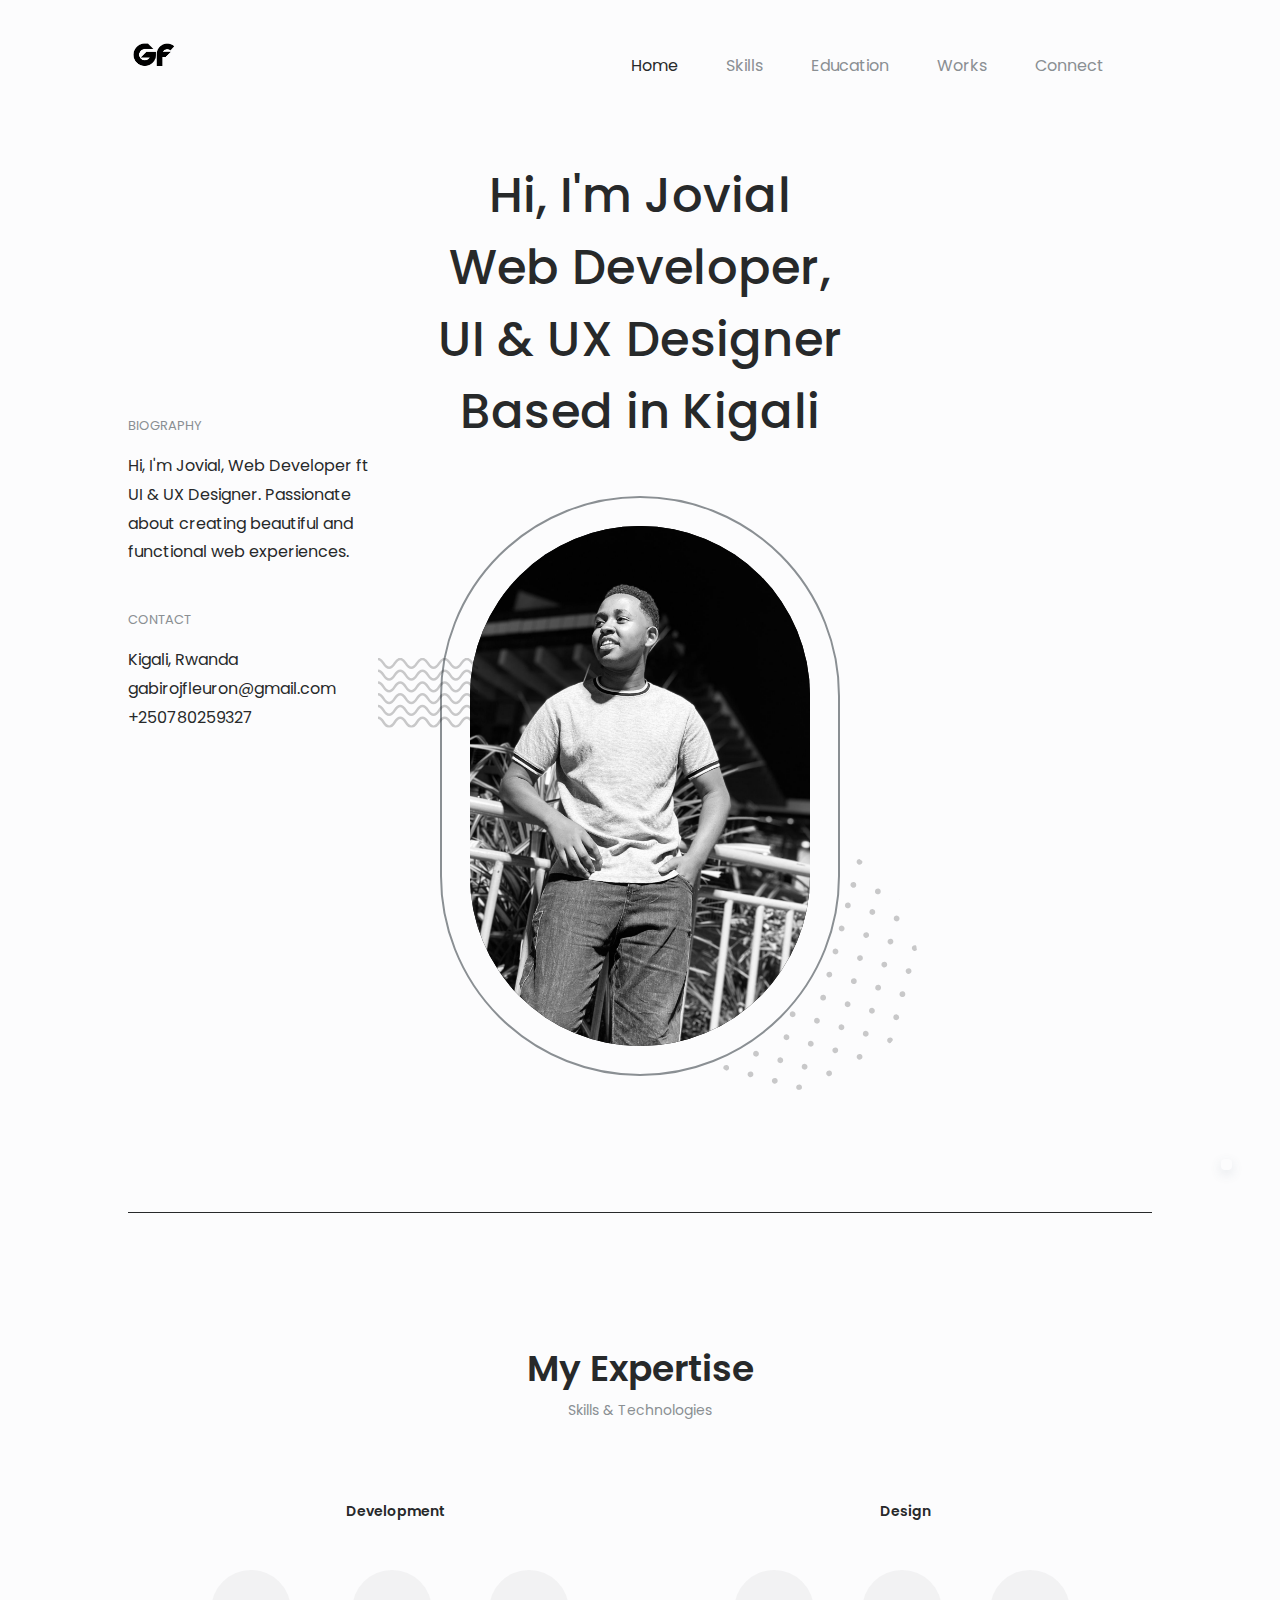
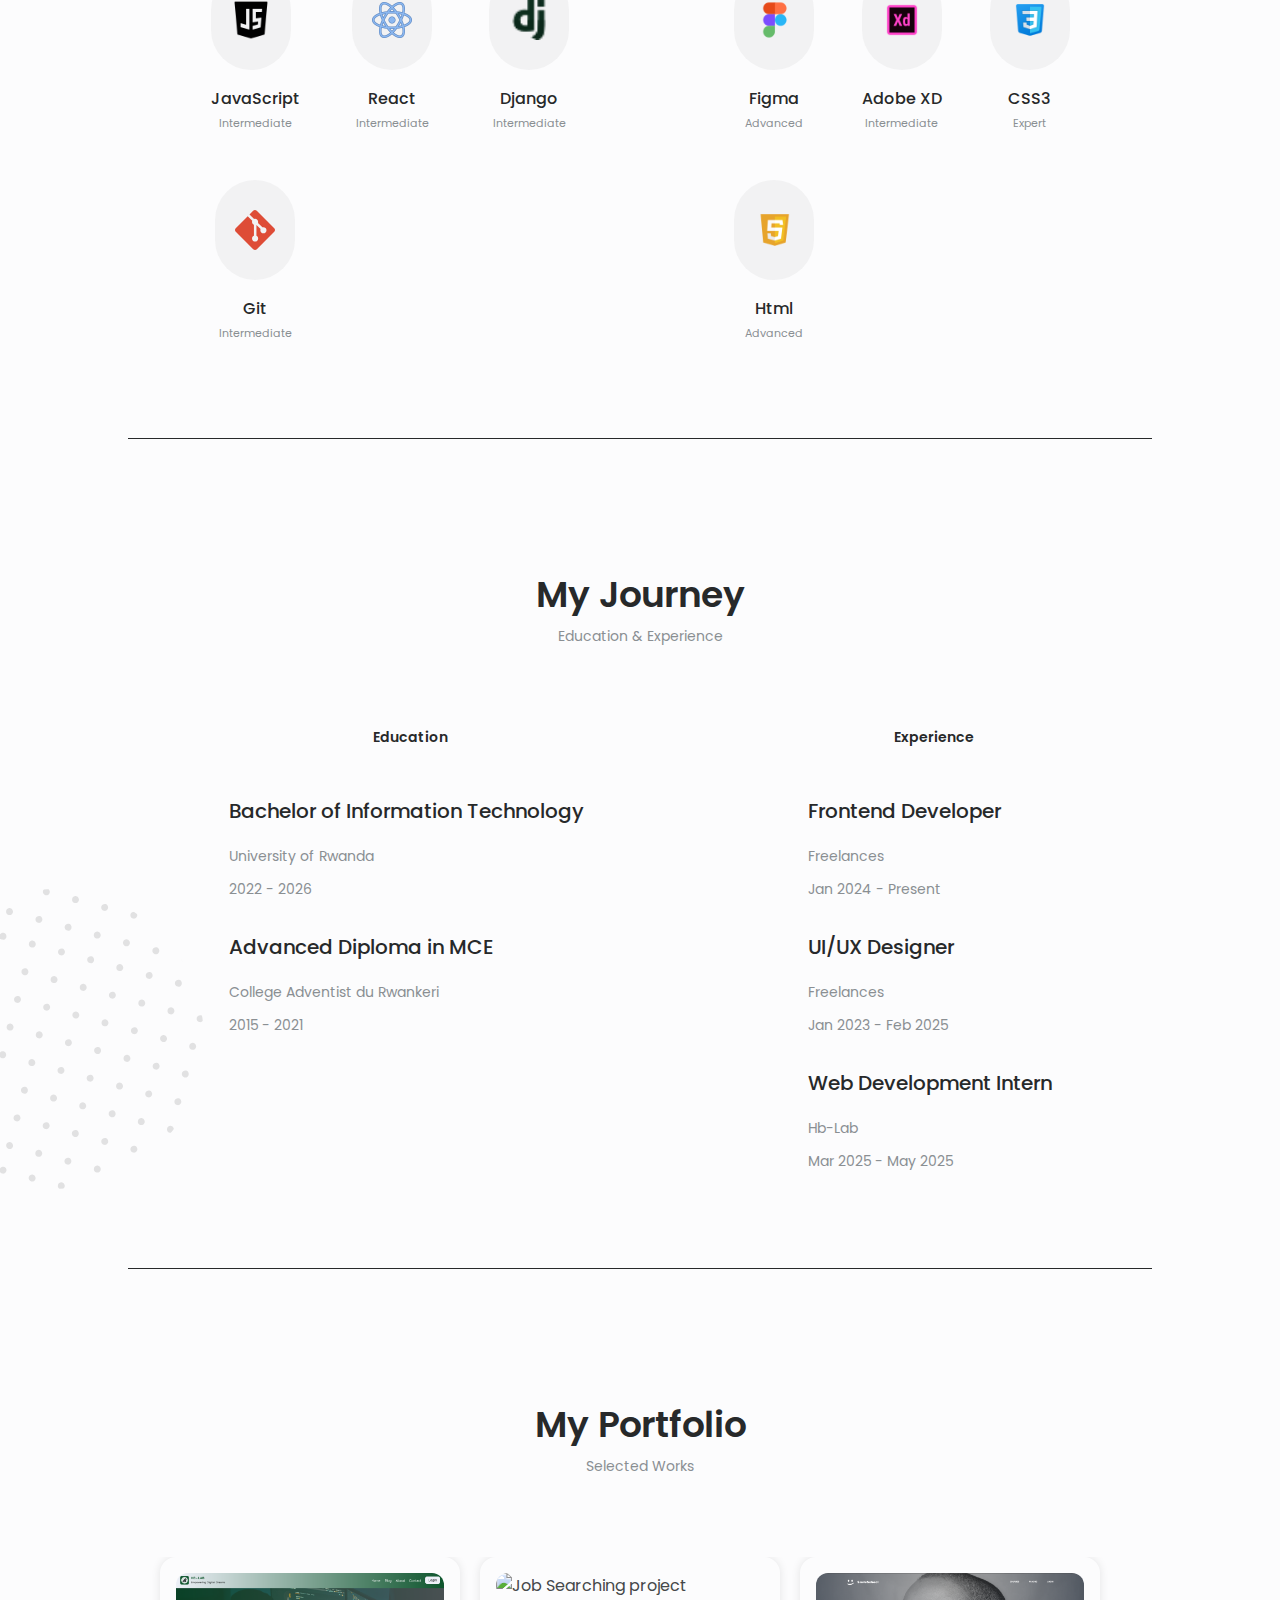
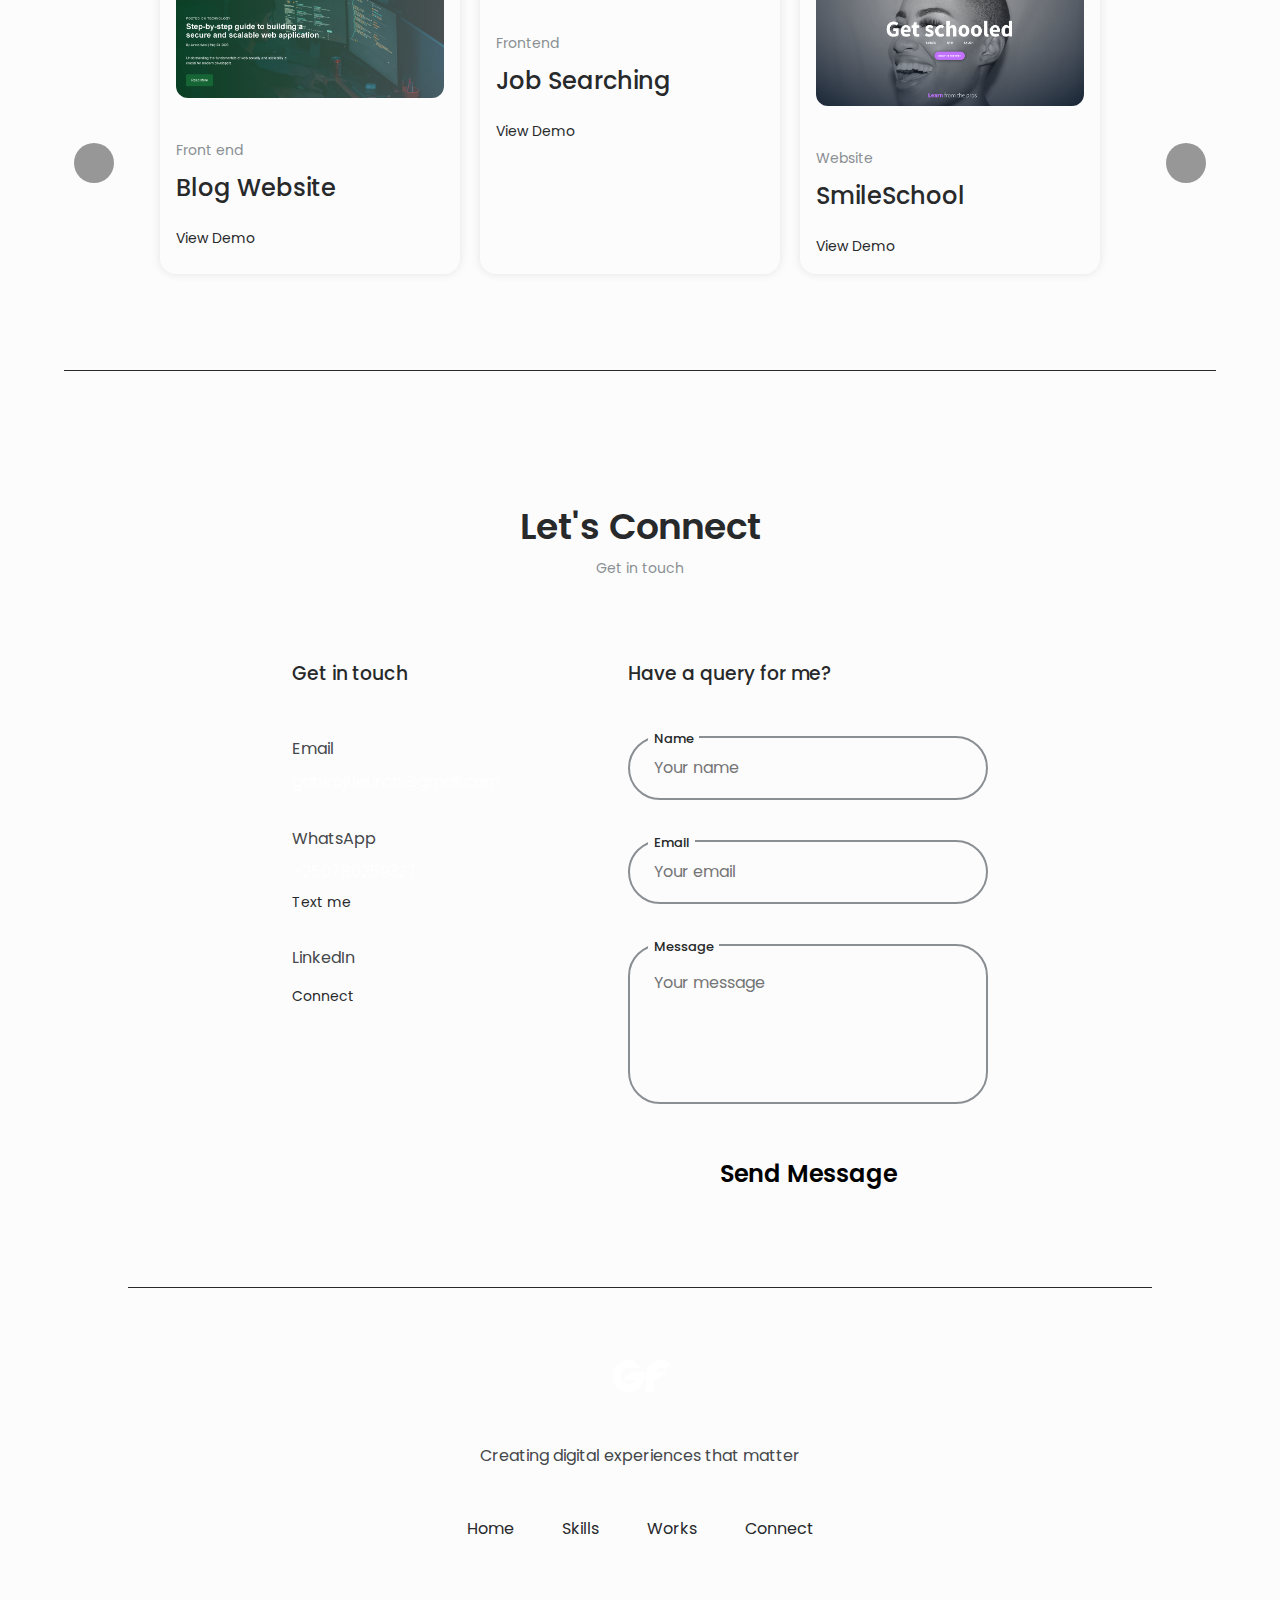
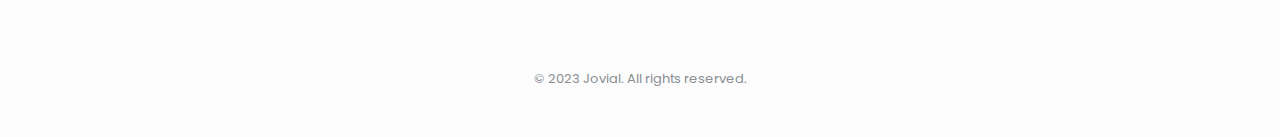
==== index.html @ 80511e8e "Creating Stunning Portfolio" ====
<!DOCTYPE html>
<html lang="en">
  <head>
    <meta charset="UTF-8" />
    <meta name="viewport" content="width=device-width, initial-scale=1.0" />

    <!--=============== FAVICON ===============-->
    <link rel="shortcut icon" href="assets/Logo.png" type="image/x-icon" />

    <!--=============== REMIXICONS ===============-->
    <link
      href="https://cdn.jsdelivr.net/npm/remixicon@2.5.0/fonts/remixicon.css"
      rel="stylesheet"
    />

    <!-- ============= Scroll reveal ============== -->
    <script src="https://unpkg.com/scrollreveal"></script>

    <!--=============== GOOGLE FONTS (Poppins) ===============-->
    <link href="https://fonts.googleapis.com/css2?family=Poppins:wght@300;400;500;600;700&display=swap" rel="stylesheet">


    <!--=============== SWIPER CSS ===============-->
    <link rel="stylesheet" href="assets/css/swiper-bundle.min.css" />

    <!--=============== CSS ===============-->
    <link rel="stylesheet" href="assets/css/styles.css" />

    <!--============= Email Js ============ -->
    <script
      type="text/javascript"
      src="https://cdn.jsdelivr.net/npm/@emailjs/browser@4/dist/email.min.js"
    ></script>
    <script type="text/javascript">
      (function () {
        emailjs.init({
          publicKey: "bWat0ctF1wEZ3gKED",
        });
      })();
    </script>

    <title>Jovial's Portfolio</title>
  </head>
  <body>
    <!--==================== TOP BAR ====================-->
    <header class="topbar" id="topbar">
      <nav class="navbar container">
        <a
          href="/"
          class="navbar__brand"
          style="font-family: 'Stereofunk', roboto"
        >
          <img id="logo" src="/assets/logo-white.png" alt="Jovial" />
        </a>
        <div class="navbar__menu" id="nav-menu">
          <ul class="navbar__items grid">
            <li class="navbar__element">
              <a href="#home" class="navbar__url active-url">
                <i class="ri-home-line"></i> Home
              </a>
            </li>
            <li class="navbar__element">
              <a href="#skills" class="navbar__url">
                <i class="ri-code-line"></i> Skills
              </a>
            </li>
            <li class="navbar__element">
              <a href="#education" class="navbar__url">
                <i class="ri-book-line"></i> Education
              </a>
            </li>
            <li class="navbar__element">
              <a href="#works" class="navbar__url">
                <i class="ri-macbook-line"></i> Works
              </a>
            </li>
            <li class="navbar__element">
              <a href="#connect" class="navbar__url">
                <i class="ri-chat-4-line"></i> Connect
              </a>
            </li>
          </ul>

          <!-- Close button -->
          <div class="navbar__close" id="nav-close">
            <i class="ri-close-line"></i>
          </div>
        </div>

        <div class="navbar__actions">
          <!-- Theme change button -->
          <i class="ri-moon-line toggle-theme" id="theme-toggle"></i>

          <!-- Toggle button -->
          <div class="navbar__toggle" id="nav-toggle">
            <i class="ri-menu-line"></i>
          </div>
        </div>
      </nav>
    </header>

    <!--==================== MAIN CONTENT ====================-->
    <main class="content">
      <!--==================== HERO SECTION ====================-->
      <section class="hero segment" id="home">
        <div class="hero__wrapper container grid segment__divider">
          <div class="hero__content grid">
            <h1 class="hero__heading">
              Hi, I'm Jovial <br />
              Web Developer, <br />
              UI & UX Designer <br />
              Based in Kigali <br />
            </h1>
            <div class="hero__image-container grid">
              <div class="hero__profile">
                <img src="PFF.jpg" alt="profile photo" />
              </div>
              <img
                src="assets/img/shape-wawes.svg"
                alt=""
                class="hero__wave-shape"
              />
              <img
                src="assets/img/shape-circle.svg"
                alt=""
                class="hero__circle-shape"
              />
              <!-- Dotted circle-->
            </div>
            <ul class="hero__social-links">
              <a
                href="https://www.linkedin.com/in/gabiro-jovial-fleuron-454115247"
                target="_blank"
                class="hero__social-item"
              >
                <i class="ri-linkedin-box-line"></i>
              </a>
              <a
                href="https://github.com/gabiro1"
                target="_blank"
                class="hero__social-item"
              >
                <i class="ri-github-line"></i>
              </a>
              <a
                href="https://x.com/Jovial_GABIRO"
                target="_blank"
                class="hero__social-item"
              >
                <i class="ri-twitter-line"></i>
              </a>
            </ul>
          </div>

          <!--==================== HERO DETAILS ====================-->
          <div class="hero__details">
            <div>
              <h3 class="hero__detail-title">BIOGRAPHY</h3>
              <p class="hero__detail-text">
                Hi, I'm Jovial, Web Developer ft UI & UX Designer. Passionate about creating
                beautiful and functional web experiences.
              </p>
            </div>
            <div>
              <h3 class="hero__detail-title">CONTACT</h3>
              <p class="hero__detail-text">
                Kigali, Rwanda <br />
                gabirojfleuron@gmail.com <br />
                +250780259327 <br />
              </p>
            </div>
          </div>
        </div>
      </section>

      <!--==================== SKILLS SECTION ====================-->
      <section class="expertise segment" id="skills">
        <h2 class="segment__heading">My Expertise</h2>
        <span class="segment__subheading"> Skills & Technologies </span>
        <div class="expertise__wrapper container grid segment__divider">
          <!--==================== DEVELOPMENT SKILLS ====================-->
          <div class="expertise__category">
            <h3 class="expertise__category-title">
              <i class="ri-braces-line"></i> Development
            </h3>
            <div class="expertise__items">
              <div class="expertise__item">
                <div class="expertise__icon">
                  <img
                    src="assets/img/icons8-javascript-50.png"
                    alt="JavaScript icon"
                  />
                </div>
                <h3 class="expertise__name">JavaScript</h3>
                <span class="expertise__level"> Intermediate </span>
              </div>
              <div class="expertise__item">
                <div class="expertise__icon">
                  <img src="assets/img/icons8-react-80.png" alt="React icon" />
                </div>
                <h3 class="expertise__name">React</h3>
                <span class="expertise__level"> Intermediate </span>
              </div>
              <div class="expertise__item">
                <div class="expertise__icon">
                  <img
                    src="assets/img/icons8-django-a-high-level-python-web-framework-that-encourages-rapid-development-24.png"
                    alt="Django icon"
                  />
                </div>
                <h3 class="expertise__name">Django</h3>
                <span class="expertise__level"> Intermediate </span>
              </div>

              <div class="expertise__item">
                <div class="expertise__icon">
                  <img src="assets/img/git-icon.svg" alt="Git icon" />
                </div>
                <h3 class="expertise__name">Git</h3>
                <span class="expertise__level"> Intermediate </span>
              </div>
            </div>
          </div>

          <!--==================== DESIGN SKILLS ====================-->
          <div class="expertise__category">
            <h3 class="expertise__category-title">
              <i class="ri-palette-line"></i> Design
            </h3>
            <div class="expertise__items">
              <div class="expertise__item">
                <div class="expertise__icon">
                  <img src="assets/img/icons8-figma-50.png" alt="Figma icon" />
                </div>
                <h3 class="expertise__name">Figma</h3>
                <span class="expertise__level"> Advanced </span>
              </div>
              <div class="expertise__item">
                <div class="expertise__icon">
                  <img
                    src="assets/img/icons8-adobe-xd-50.png"
                    alt="Adobe XD icon"
                  />
                </div>
                <h3 class="expertise__name">Adobe XD</h3>
                <span class="expertise__level"> Intermediate </span>
              </div>
              <div class="expertise__item">
                <div class="expertise__icon">
                  <img src="assets/img/icons8-css-48.png" alt="CSS3 icon" />
                </div>
                <h3 class="expertise__name">CSS3</h3>
                <span class="expertise__level"> Expert </span>
              </div>
              <div class="expertise__item">
                <div class="expertise__icon">
                  <img src="assets/img/icons8-html-50.png" alt="Html icon" />
                </div>
                <h3 class="expertise__name">Html</h3>
                <span class="expertise__level"> Advanced </span>
              </div>
            </div>
          </div>
        </div>
      </section>

      <!--==================== EDUCATION SECTION ====================-->
      <section class="background segment" id="education">
        <h2 class="segment__heading">My Journey</h2>
        <span class="segment__subheading"> Education & Experience </span>
        <div class="background__wrapper container grid segment__divider">
          <!--==================== EDUCATION ====================-->
          <div class="background__category">
            <h3 class="background__category-title">
              <i class="ri-graduation-cap-line"></i> Education
            </h3>
            <div class="background__items">
              <div>
                <h3 class="background__item-title">
                  Bachelor of Information Technology
                </h3>
                <span class="background__item-institution">
                  University of Rwanda
                </span>
                <span class="background__item-duration"> 2022 - 2026 </span>
              </div>
              <div>
                <h3 class="background__item-title">Advanced Diploma in MCE</h3>
                <span class="background__item-institution">
                  College Adventist du Rwankeri
                </span>
                <span class="background__item-duration"> 2015 - 2021 </span>
              </div>
            </div>
          </div>

          <!--==================== EXPERIENCE ====================-->
          <div class="background__category">
            <h3 class="background__category-title">
              <i class="ri-briefcase-line"></i> Experience
            </h3>
            <div class="background__items">
              <div>
                <h3 class="background__item-title">Frontend Developer</h3>
                <span class="background__item-institution"> Freelances </span>
                <span class="background__item-duration">
                  Jan 2024 - Present
                </span>
              </div>
              <div>
                <h3 class="background__item-title">UI/UX Designer</h3>
                <span class="background__item-institution"> Freelances </span>
                <span class="background__item-duration">
                  Jan 2023 - Feb 2025
                </span>
              </div>
              <div>
                <h3 class="background__item-title">Web Development Intern</h3>
                <span class="background__item-institution"> Hb-Lab </span>
                <span class="background__item-duration">
                  Mar 2025 - May 2025
                </span>
              </div>
            </div>
          </div>
        </div>

        <img
          src="assets/img/shape-circle.svg"
          alt="decoration"
          class="background__decoration"
        />
      </section>

      <!--==================== PROJECTS SECTION ====================-->
      <section class="portfolio segment" id="works">
        <h2 class="segment__heading">My Portfolio</h2>
        <span class="segment__subheading"> Selected Works </span>
        <div class="portfolio__container segment__divider">
          <div class="portfolio__gallery swiper">
            <div class="swiper-wrapper">
              <!--==================== PROJECT 1 ====================-->
              <div class="portfolio__item swiper-slide">
                <img
                  src="hblablog.png"
                  alt="Blog Website"
                  class="portfolio__image"
                />
                <div>
                  <span class="portfolio__type"> Front end </span>
                  <h1 class="portfolio__title">Blog Website</h1>
                  <a
                    href="https://github.com/gabiro1/Blog-Application.git"
                    class="portfolio__link"
                  >
                    View Demo <i class="ri-arrow-right-line"></i>
                  </a>
                </div>
              </div>
              <!--==================== PROJECT 2 ====================-->
              <div class="portfolio__item swiper-slide">
                <img
                  src="Plain.png"
                  alt="Job Searching project"
                  class="portfolio__image"
                />
                <div>
                  <span class="portfolio__type"> Frontend </span>
                  <h1 class="portfolio__title">Job Searching</h1>
                  <a href="#" class="portfolio__link">
                    View Demo <i class="ri-arrow-right-line"></i>
                  </a>
                </div>
              </div>
              <!--==================== PROJECT 3 ====================-->
              <div class="portfolio__item swiper-slide">
                <img
                  src="smile.png"
                  alt="Mobile app project"
                  class="portfolio__image"
                />
                <div>
                  <span class="portfolio__type"> Website </span>
                  <h1 class="portfolio__title">SmileSchool</h1>
                  <a href="#" class="portfolio__link">
                    View Demo <i class="ri-arrow-right-line"></i>
                  </a>
                </div>
              </div>
              
            </div>
            <!-- Swiper arrows -->
            <div class="swiper-button-prev">
              <i
                class="ri-arrow-right-s-line"
                style="font-size: 45px; transform: rotate(180deg)"
              ></i>
            </div>
            <div class="swiper-button-next">
              <i
                class="ri-arrow-left-s-line"
                style="font-size: 45px; transform: rotate(180deg)"
              ></i>
            </div>
            <!-- Swiper pagination -->
            <div class="swiper-pagination"></div>
          </div>
        </div>
      </section>

      <!--==================== CONTACT SECTION ====================-->
      <section class="connect segment" id="connect">
        <h2 class="segment__heading">Let's Connect</h2>
        <span class="segment__subheading"> Get in touch </span>
        <div class="connect__wrapper container grid segment__divider">
          <div class="connect__info">
            <h3 class="connect__info-title">
              <i class="ri-chat-3-line"></i>
              Get in touch
            </h3>
            <div class="connect__details">
              <div class="connect__detail">
                <span class="connect__detail-label"> Email </span>
                <a href="mailto:jogabiro181@gmail.com" style="color: white">
                  <span class="connect__detail-value">
                    gabirojfleuron@gmail.com
                  </span></a
                >
              </div>
              <div class="connect__detail">
                <span class="connect__detail-label"> WhatsApp </span>
                <span class="connect__detail-value" style="color: white">
                  +250780259327
                </span>
                <a
                  href="https://wa.me/250780259327"
                  target="_blank"
                  class="connect__action"
                >
                  Text me <i class="ri-arrow-right-line"></i>
                </a>
              </div>
              <div class="connect__detail">
                <span class="connect__detail-label"> LinkedIn </span>
                <span class="connect__detail-value"> </span>
                <a
                  href="https://www.linkedin.com/in/gabiro-jovial-fleuron-454115247"
                  target="_blank"
                  class="connect__action"
                >
                  Connect <i class="ri-arrow-right-line"></i>
                </a>
              </div>
            </div>
          </div>
          <div class="connect__form-container">
            <h3 class="connect__form-title">
              <i class="ri-send-plane-line"></i> Have a query for me?
            </h3>
            <form
              action=""
              class="connect__form"
              id="contact-form"
              onsubmit="event.preventDefault(); sendMails();"
            >
              <div class="connect__form-group">
                <label class="connect__form-label"> Name </label>
                <input
                  type="text"
                  name="user_name"
                  required
                  placeholder="Your name"
                  class="connect__form-input"
                  id="name"
                />
              </div>
              <div class="connect__form-group">
                <label class="connect__form-label"> Email </label>
                <input
                  type="email"
                  name="user_email"
                  required
                  placeholder="Your email"
                  class="connect__form-input"
                  id="email"
                />
              </div>
              <div class="connect__form-group connect__form-message">
                <label class="connect__form-label"> Message </label>
                <textarea
                  name="user_message"
                  placeholder="Your message"
                  id="message"
                  class="connect__form-input"
                ></textarea>
              </div>
              <p class="connect__form-feedback" id="contact-message"></p>
              <button type="submit" class="connect__form-submit">
                Send Message <i class="ri-send-plane-fill"></i>
              </button>
            </form>
          </div>
        </div>
      </section>
    </main>

    <!--==================== FOOTER ====================-->
    <footer class="page-footer">
      <div class="page-footer__container container">
        <h1 class="page-footer__title">
          <a href="/">
            <img id="logo" src="/assets/logo-white.png" alt="Jovial" />
          </a>
        </h1>
        <p class="page-footer__tagline">
          Creating digital experiences that matter
        </p>
        <ul class="page-footer__links">
          <li>
            <a href="#home" class="page-footer__link">Home</a>
          </li>
          <li>
            <a href="#skills" class="page-footer__link">Skills</a>
          </li>
          <li>
            <a href="#works" class="page-footer__link">Works</a>
          </li>
          <li>
            <a href="#connect" class="page-footer__link">Connect</a>
          </li>
        </ul>
        <ul class="page-footer__social">
          <a
            href="https://dribbble.com/jovial_fleuron"
            target="_blank"
            class="page-footer__social-item"
          >
            <i class="ri-dribbble-line"></i>
          </a>
          <a
            href="https://www.behance.net/jovialgabiro"
            target="_blank"
            class="page-footer__social-item"
          >
            <i class="ri-behance-line"></i>
          </a>
          <a
            href="https://www.instagram.com/jovial_fleuron/"
            target="_blank"
            class="page-footer__social-item"
          >
            <i class="ri-instagram-line"></i>
          </a>
          <a
            href="https://github.com/gabiro1"
            target="_blank"
            class="page-footer__social-item"
          >
            <i class="ri-github-line"></i>
          </a>
        </ul>
        <span class="page-footer__copyright">
          &copy; 2023 Jovial. All rights reserved.
        </span>
      </div>
    </footer>

    <!--========== SCROLL TO TOP ==========-->
    <a href="#" class="scroll-top" id="scroll-top">
      <i class="ri-arrow-up-line"></i>
    </a>

    <script src="https://cdn.jsdelivr.net/npm/swiper@11/swiper-bundle.min.js"></script>

    <!--=============== MAIN JS ===============-->
    <script src="assets/js/main.js"></script>
    <script>
      function sendMails() {
        let name = document.getElementById("name").value;
        let email = document.getElementById("email").value;
        let message = document.getElementById("message").value;
      
        // Basic validation
        if (!name || !email || !message) {
          document.getElementById("contact-message").textContent = "Please fill out all fields.";
          return;
        }
      
        let parms = {
          name: name,
          email: email,
          message: message,
        };
      
        emailjs.send("service_nnq7n0f", "template_jpsdga8", parms).then(
          function (response) {
            console.log("SUCCESS!", response.status, response.text);
            document.getElementById("contact-message").textContent = "Email sent successfully!";
            document.getElementById("contact-message").style.color = "green";
            
            // Reset the form inputs after email is sent
            document.getElementById("contact-form").reset(); 
          },
          function (error) {
            console.log("FAILED...", error);
            document.getElementById("contact-message").textContent = "Failed to send email. Please try again.";
            document.getElementById("contact-message").style.color = "red";
          }
        );
      }
      
    </script>
    
  </body>
</html>
---- assets/css/styles.css ----
/*=============== GOOGLE FONTS ===============*/
@import url("https://fonts.googleapis.com/css2?family=Lora:wght@400;500;600&family=Roboto:wght@400;500&display=swap");
@import url('node_modules/@fontsource/sen/index.css');
@import url('https://fonts.googleapis.com/css2?family=Poppins:wght@300;400;500;600;700&display=swap');

/*=============== VARIABLES CSS ===============*/
:root {
  --header-height: 3.5rem;

  /*========== Colors ==========*/
  /*Color mode HSL(hue, saturation, lightness)*/
  --first-color: hsl(207, 65%, 65%);
  --title-color: hsl(207, 4%, 16%);
  --text-color: hsl(207, 4%, 28%);
  --text-color-light: hsl(207, 4%, 56%);
  --body-color: hsl(207, 4%, 99%);
  --container-color: hsl(207, 4%, 95%);
  --ic:black;

  /* Change the first number */
  /* Blue: 207 - Purple: 250 - Pink: 356 - Teal: 174 */
  --gradient-color: linear-gradient(180deg,
                      hsla(207, 48%, 72%, 0),
                      hsla(207, 65%, 65%, 1));

  /*========== Font and typography ==========*/
  /*.5rem = 8px | 1rem = 16px ...*/
  --body-font: 'Poppins','Lora';
  --title-font: 'Poppins', sans-serif;
  --biggest-font-size: 1.5rem;
  --h1-font-size: 1.5rem;
  --h2-font-size: 1.25rem;
  --h3-font-size: 1rem;
  --normal-font-size: .938rem;
  --small-font-size: .813rem;
  --smaller-font-size: .75rem;
  --tiny-font-size: .625rem;

  /*========== Font weight ==========*/
  --font-medium: 500;
  --font-semi-bold: 600;

  /*========== z index ==========*/
  --z-normal: 1;
  --z-tooltip: 10;
  --z-fixed: 100;
}

/* Responsive typography */
@media screen and (min-width: 1024px) {
  :root {
    --biggest-font-size: 3.0rem;
    --h1-font-size: 2.25rem;
    --h2-font-size: 1.5rem;
    --h3-font-size: 1.25rem;
    --normal-font-size: 1rem;
    --small-font-size: .875rem;
    --smaller-font-size: .813rem;
    --tiny-font-size: .688rem;
  }
}


/*=============== BASE ===============*/
* {
  box-sizing: border-box;
  padding: 0;
  margin: 0;
  font-family: 'Poppins', sans-serif;
}

html {
  scroll-behavior: smooth;
}

body {
  font-family: var(--body-font);
  font-size: var(--normal-font-size);
  background-color: var(--body-color);
  color: var(--text-color);
  transition: background .4s; /*for dark mode animation*/
}

h1, h2, h3 {
  color: var(--title-color);
  font-family: var(--title-font);
  font-weight: var(--font-medium);
}

ul {
  list-style: none;
}

a {
  text-decoration: none;
}

img {
  max-width: 100%;
  height: auto;
}

/*=============== THEME ===============*/
.navbar__actions{
  display: flex;
  align-items: center;
  column-gap: 1.5rem;
}

.toggle-theme{
  font-size: 1.25rem;
  color: var(--title-color);
  cursor: pointer;
  transition: color .3s;
}

/*========== Variables Dark theme ==========*/
body.dark-theme{
  --title-color: hsl(207, 4%, 95%);
  --text-color: hsl(207, 4%, 65%);
  --body-color: hsl(207, 4%, 10%);
  --container-color: hsl(207, 4%, 12%);
  --ic:#fff;
}

/*========== 
    Color changes in some parts of 
    the website, in light theme
==========*/
.dark-theme .navbar,
.dark-theme .navbar__menu,
.dark-theme .scroll-top{
  background-color: var(--container-color);
  box-shadow: 0 4px 20px hsla(207, 24%, 8%, .4);
}

.dark-theme .hero__wave-shape,
.dark-theme .hero__circle-shape,
.dark-theme .background__decoration{
  filter: invert(1);
}

.dark-theme .segment__divider{
  border-bottom: 1px solid hsl(207, 4%, 32%);
}

.dark-theme::-webkit-scrollbar{
  background-color: hsl(207, 4%, 15%);
}

.dark-theme::-webkit-scrollbar-thumb{
  background-color: hsl(207, 4%, 25%);
}

.dark-theme::-webkit-scrollbar-thumb:hover{
  background-color: hsl(207, 4%, 35%);
}

/*=============== REUSABLE CSS CLASSES ===============*/
.container {
  max-width: 1024px;
  margin-inline: 1.5rem;
}

.grid {
  display: grid;
  gap: 1.5rem;
}

.segment {
  padding-block: 2.5rem;
}

.segment__divider {
  border-bottom: 1px solid var(--title-color);
  padding-bottom: 3.5rem;
}

.segment__heading, 
.segment__subheading {
  text-align: center;
}

.segment__heading {
  font-size: var(--h1-font-size);
  font-weight: var(--font-semi-bold);
  margin-bottom: .25rem;
}

.segment__subheading {
  display: block;
  font-size: var(--small-font-size);
  color: var(--text-color-light);
  margin-bottom: 3rem;
}

.content {
  overflow: hidden; /* For animation */
}

/*=============== TOP BAR & NAVIGATION ===============*/
.topbar{
  width: 100%;
  position: fixed;
  bottom: 2rem;
  left: 0;
  z-index: var(--z-fixed);
}

.navbar{
  height: calc(var(--header-height) + .5rem);
  display: flex;
  justify-content: space-between;
  align-items: center;
  background-color: var(--body-color);
  box-shadow: 0 4px 20px hsla(207, 24%, 35%, .1);
  padding-inline: 1.5rem;
  border-radius: 3rem;
  transition: background .4s;
}


.navbar__toggle,
.navbar__close{
  color: var(--title-color)
}
.navbar__brand{
  height: 50px;
  width: 50px;
}

.navbar__toggle{
  display: flex;
  font-size: 1.25rem;
  cursor: pointer;
}

@media screen and (max-width: 1023px){
  .navbar__menu{
    position: fixed;
    width: 88%;
    left: 0;
    right: 0;
    bottom: -60%;
    margin: 0 auto;
    background-color: var(--body-color);
    box-shadow: 0 4px 20px hsla(207, 24%, 35%, .1);
    padding: 2rem 1.5rem 5rem;
    border-radius: 2rem;
    transition: bottom .3s;
  }
  .navbar__brand{
    height: 30px;
    width: 30px;
  }
}

.navbar__items{
  grid-template-columns: repeat(3, max-content);
  justify-content: center;
  gap: 2rem 3rem;
}

.navbar__url{
  display: flex;
  flex-direction: column;
  align-items: center;
  row-gap: .25rem;
  font-size: var(--smaller-font-size);
  color: var(--text-color-light);
  transition: color .3s;
}

.navbar__url:hover{
  color: var(--title-color);
}

.navbar__url i{
  font-size: 1.25rem;
}

.navbar__close{
  position: absolute;
  right: 1.5rem;
  bottom: .7rem;
  font-size: 1.5rem;
  cursor: pointer;
}

/* Show menu */
.show-menu{
  bottom: 2rem;
}

/* Active link */
.active-url{
  color: var(--title-color);
}

/*=============== HERO SECTION ===============*/
.hero__wrapper{
  row-gap: 4rem;
  padding-top: 2rem;
}

.hero__content{
  row-gap: 1.5rem;
}

.hero__heading{
  text-align: center;
  font-size: var(--biggest-font-size);
  letter-spacing: .3px;
  margin-bottom: .5rem;
}

.hero__image-container{
  position: relative;
  width: 200px;
  height: 290px;
  background-color: var(--body-color);
  border: 2px solid var(--text-color-light);
  justify-self: center;
  border-radius: 6.25rem;
  place-items: center;
  transition: background .4s;
}

.hero__profile {
  width: 170px;
  height: 260px;
  background: black;
  border-radius: 5.5rem;
  border: 0; /* Make sure no border is applied */
  overflow: hidden;
  display: flex;
  justify-content: center;
  align-items: center;
  position: relative;
}


.hero__profile img {
  position: absolute;
  top: 3%;
  left: 0;
  width: 100%;
  height: 100%;
  object-fit: cover;
  object-position: center;
  transform: scale(1.3); /* This can help scale the image to cover the container */
}
.hero__profile,
.hero__profile img {
  box-sizing: border-box; 
  margin: 0;
  padding: 0;
}



.hero__wave-shape,
.hero__circle-shape{
  position: absolute;
  opacity: .2;
}

.hero__wave-shape{
  width: 50px;
  left: -1.5rem;
  top: 5rem;
}

.hero__circle-shape{
  width: 150px;
  bottom: -2rem;
  right: -3rem;
  transform: rotate(15deg);
  z-index: -1;
}

.hero__social-links{
  justify-self: center;
  display: flex;
  column-gap: 1.25rem;
}

.hero__social-item{
  font-size: 1.25rem;
  color: var(--text-color-light);
  transition: color .3s;
}

.hero__social-item:hover{
  color: var(--title-color);
}

.hero__details{
  display: grid;
  width: 100%;
  row-gap: 2rem;
  justify-content: space-between; 
}

.hero__detail-title{
  font-family: var(--body-font);
  font-size: var(--smaller-font-size);
  font-weight: 400;
  color: var(--text-color-light);
  margin-bottom: 1rem;
}

.hero__detail-text,
.hero__stat-number{
  font-family: var(--title-font);
  color: var(--title-color);
}

.hero__detail-text{
  padding-right: 4rem;
  line-height: 1.8rem;
}



/*=============== EXPERTISE SECTION ===============*/
.expertise__wrapper{
  row-gap: 3.5rem;
}

.expertise__category-title{
  display: flex;
  justify-content: center;
  align-items: center;
  column-gap: .5rem;
  font-size: var(--small-font-size);
  font-weight: var(--font-semi-bold);
  margin-bottom: 2.5rem;
}

.expertise__category-title i{
  font-size: 1rem;
  font-weight: initial;
}

.expertise__items,
.expertise__item,
.expertise__icon{
  display: grid;
}

.expertise__items{
  grid-template-columns: repeat(3, 1fr);
  gap: 2.5rem 2rem;
}

.expertise__item{
  justify-content: center;
  text-align: center;
}

.expertise__icon{
  width: 80px;
  height: 100px;
  background-color: var(--container-color);
  border-radius: 3rem;
  place-items: center;
  margin-bottom: 1rem;
  transition: background .4s;
}

.expertise__icon img{
  width: 40px;
}

.expertise__name{
  font-size: var(--small-font-size);
  margin-bottom: .25rem;
}

.expertise__level{
  font-size: var(--tiny-font-size);
  color: var(--text-color-light);
}

/* Animation skills */
.expertise__icon:hover img{
  animation: bounce-skills .6s;
}

@keyframes bounce-skills{
  0%{
    transform: translate(0);
  }
  20%{
    transform: translateY(-6px);
  }
  40%{
    transform: translate(0);
  }
  60%{
    transform: translateY(-3px);
  }
  80%{
    transform: translate(0);
  }
}

/*=============== BACKGROUND SECTION ===============*/
.background{
  position: relative;
}

.background__wrapper{
  row-gap: 3.5rem;
}

.background__category-title{
  display: flex;
  justify-content: center;
  align-items: center;
  column-gap: .5rem;
  font-size: var(--small-font-size);
  font-weight: var(--font-semi-bold);
  margin-bottom: 2rem;
}

.background__category-title i{
  font-size: 1rem;
  font-weight: initial;
}

.background__items{
  display: grid;
  row-gap: 2rem;
}

.background__item-title{
  font-size: var(--normal-font-size);
  margin-bottom: 1.25rem;
}

.background__item-institution,
.background__item-duration{
  display: block;
  font-size: var(--small-font-size);
  color: var(--text-color-light);
}

.background__item-institution{
  margin-bottom: .75rem;
}

.background__decoration{
  width: 150px;
  position: absolute;
  right: -3rem;
  bottom: 12rem;
  transform: rotate(15deg);
  opacity: .1;
}

/*=============== MILESTONES SECTION ===============*/
.milestones__wrapper{
  row-gap: 2.5rem;
  justify-content: center;
}

.milestones__card{
  position: relative;
  width: 228px;
  height: 322px;
  background-color: var(--container-color);
  text-align: center;
  padding: 3.5rem 1rem;
  border-radius: 7.25rem;
  transition: background .4s;
}

.milestones__card i{
  display: block;
  font-size: 2rem;
  color: var(--title-color);
  margin-bottom: .75rem;
  transition: transform .8s;
}

.milestones__title{
  font-size: var(--h2-font-size);
  font-weight: var(--font-semi-bold);
  margin-bottom: 1.5rem;
}

.milestones__border{
  width: 248px;
  height: 342px;
  border: 1.8px solid var(--text-color-light);
  border-radius: 7.75rem;
  position: absolute;
  inset: 0;
  left: -10px;
  margin: auto;
  z-index: -1;
  transition: opacity .6s;
  opacity: 0;
}

.milestones__card:hover i{
  transform: rotate(360deg);
}

.milestones__card:hover .milestones__border{
  opacity: 1;
}

/*=============== PORTFOLIO SECTION ===============*/
.portfolio__wrapper{
  overflow: initial;
}

.portfolio__gallery{
  display: grid;
  justify-content: center;
}

.portfolio__image{
  width: 250px;
  border-radius: .75rem;
  margin-bottom: 1.25rem;
}

.portfolio__type{
  font-size: var(--small-font-size);
  color: var(--text-color-light);
}

.portfolio__title{
  font-size: var(--h2-font-size);
  margin-bottom: 1.25rem;
  margin: .5rem 0 1.25rem;
}

.portfolio__link{
  display: inline-flex;
  align-items: center;
  column-gap: .5rem;
  color: var(--title-color);
  font-size: var(--small-font-size);
}

.portfolio__link i{
  font-size: 1rem;
  transition: transform .3s;
}

.portfolio__link:hover i{
  transform: translateX(.25rem);
}

/* Swiper class */
.portfolio__wrapper .swiper-button-next::after,
.portfolio__wrapper .swiper-button-prev::after{
  content: '';
}

.portfolio__wrapper .swiper-button-next,
.portfolio__wrapper .swiper-button-prev{
  width: initial;
  height: initial;
  margin: initial;
  font-size: 2.5rem;
  color: var(--title-color);
}

.portfolio__wrapper .swiper-button-next{
  right: -1rem;
  top: 4.5rem;
}

.portfolio__wrapper .swiper-button-prev{
  left: -1rem;
  top: 4.5rem;
}

.portfolio__wrapper .swiper-slide{
  margin-bottom: 4.5rem;
}

.portfolio__wrapper .swiper-pagination-bullets{
  bottom: 0;
}

.portfolio__wrapper .swiper-pagination-bullet{
  background-color: var(--text-color-light);
  opacity: initial;
}

.portfolio__wrapper .swiper-pagination-bullet-active{
  background-color: var(--title-color);
}

/*=============== CONNECT SECTION ===============*/
.connect__wrapper{
  row-gap: 3.5rem;
}

/* ====== How Color of text changes in dark mode ======= */
body.dark-theme .connect__form-submit {
  color: #fff; /* Light text color */
}

.connect__title{
  display: flex;
  justify-content: center;
  align-items: center;
  column-gap: .5rem;
  font-size: var(--small-font-size);
  font-weight: var(--font-semi-bold);
  margin-bottom: 2.5rem;
}

.connect__title i{
  font-size: 1rem;
  font-weight: initial;
}

.connect__info {
  display: flex;
  flex-direction: column;
  gap: 1rem; 
}


.connect__form{
  margin-top: 3rem;
  display: grid;
  gap: 5rem;
}


.connect__details {
  display: flex;
  flex-direction: column;
  gap: 2rem; 
}

.connect__detail {
  display: flex;
  flex-direction: column;
  align-items: flex-start;
  gap: 0.5rem;
}


.connect__action{
  width: max-content;
  display: inline-flex;
  align-items: center;
  column-gap: .5rem;
  color: var(--title-color);
  font-size: var(--small-font-size);
}

.connect__action i{
  font-size: 1rem;
  transition: transform .3s;
}

.connect__action:hover i{
  transform: translateX(.25rem);
}

.connect__form{
  position: relative;
  row-gap: 2rem;
}

.connect__form-group{
  position: relative;
  height: 4rem;
}

.connect__form-input{
  position: absolute;
  top: 0;
  left: 0;
  width: 100%;
  height: 100%;
  border: 2px solid var(--text-color-light);
  border-radius: 2rem;
  padding: 1.5rem;
  font-size: var(--normal-font-size);
  font-family: var(--title-font);
  color: var(--title-color);
  background: none;
  z-index: 1;
}

.connect__form-label{
  position: absolute;
  top: -.75rem;
  left: 1.25rem;
  z-index: 10;
  background-color: var(--body-color);
  color: var(--title-color);
  font-size: var(--smaller-font-size);
  font-weight: var(--font-medium);
  padding: .35rem;
  transition: background .4s;
}

.connect__form-message{
  height: 10rem;
}

.connect__form-message textarea{
  resize: none;
}

.connect__form .connect__form-submit{
  border: none;
  background: none;
  font-size: var(--h2-font-size);
  font-family: var(--title-font);
  font-weight: var(--font-semi-bold);
  cursor: pointer;
  outline: none;
  margin-top: .75rem;
}

.connect__form .connect__form-submit i{
  font-size: 1.5rem;
  font-weight: initial;
}

.connect__form-feedback{
  font-size: var(--small-font-size);
  position: absolute;
  bottom: 2.8rem;
  left: 1.5rem;
}

/* Status color */
.color-red{
  color: hsl(4, 71%, 50%);
}

.color-blue{
  color: hsl(207, 56%, 45%);
}

/*=============== FOOTER ===============*/
.page-footer__container{
  padding: 3rem 0 7rem;
  text-align: center;
}

.page-footer__title{
  font-size: var(--h1-font-size);
  font-weight: var(--font-semi-bold);
  margin-bottom: 1rem;
}

.page-footer__links,
.page-footer__social{
  display: flex;
  justify-content: center;
}

.page-footer__links{
  margin: 2.5rem 0;
  column-gap: 2.5rem;
}

.page-footer__link{
  color: var(--title-color);
}

.page-footer__link:hover{
  text-decoration: underline;
}

.page-footer__social{
  column-gap: 1.25rem;
}

.page-footer__social-item{
  font-size: 1.25rem;
  color: var(--title-color);
  transition: transform .3s;
}

.page-footer__social-item:hover{
  transform: translateY(-.15rem);
}

.page-footer__copyright{
  display: block;
  margin-top: 4.5rem;
  font-size: var(--smaller-font-size);
  color: var(--text-color-light);
}

/*=============== SCROLL BAR ===============*/
::-webkit-scrollbar{
  width: 0.6rem;
  border-radius: .5rem;
  background-color: hsl(207, 4%, 75%);
}

::-webkit-scrollbar-thumb{
  background-color: hsl(207, 4%, 65%);
  border-radius: .5rem;
}

::-webkit-scrollbar-thumb:hover{
  background-color: hsl(207, 4%, 55%);
}

/*=============== SCROLL UP ===============*/
.scroll-top {
  position: fixed;
  right: 1rem;
  bottom: -30%;
  background-color: var(--body-color);
  box-shadow: 0 4px 12px hsla(207, 24%, 35%, .15);
  display: inline-flex;
  padding: 0.35rem;
  border-radius: .25rem;
  font-size: 1.1rem;
  color: var(--title-color);
  z-index: var(--z-tooltip);
  transition: bottom .3s, transform .3s;
}


.scroll-top:hover{
  transform: translateY(-.25rem);
}

/* Show Scroll Up*/
.show-scroll{
  bottom: 7.5rem;
}

/*=============== BREAKPOINTS ===============*/
/* For small devices */
@media screen and (max-width: 340px){

  .container{
    margin-inline: 1rem;
  }

  .navbar__menu{
    padding-bottom: 4rem;
  }

  .navbar__items{
    gap: 1rem 1.25rem;
  }

  .expertise__items{
    grid-template-columns: repeat(2, 1fr);
  }

  .portfolio__image{
    width: 200px;
    justify-self: center;
  }

}

/* For medium devices */
@media screen and (min-width: 576px){

  .navbar,
  .navbar__menu{
    width: 380px;
  }

  .navbar{
    margin: 0 auto;
  }

  .expertise__wrapper{
    justify-content: center;
  }

  .portfolio__wrapper{
    width: 400px;
    overflow: hidden;
  }

  .portfolio__wrapper .swiper-button-prev{
    left: 1rem;
  }

  .portfolio__wrapper .swiper-button-next{
    right: 1rem;
  }

}

@media screen and (min-width: 767px) {

  .hero__wrapper{
    grid-template-columns: 1fr 2fr 1fr;
  }

  .hero__content{
    order: 2;
  }

  .hero__details:nth-child(3){
    order: 3;
    text-align: right;
  }

  .hero__details{
    margin-top: 10rem;
  }

  .hero__detail-text{
    padding-right: 0;
  }

  .expertise__wrapper,
  .background__wrapper,
  .milestones__wrapper,
  .connect__wrapper{
    grid-template-columns: repeat(2, max-content);
  }

  .expertise__wrapper,
  .milestones__wrapper{
    column-gap: 5rem;
  }

  .background__wrapper{
    justify-content: center;
    column-gap: 10rem;
  }

  .portfolio__wrapper{
    width: 500px;
  }

  .connect__form{
    width: 360px;
  }

  .connect__wrapper{
    justify-content: center;
    column-gap: 8rem;
  }
  
}

/* For large devices */
@media screen and (min-width: 1023px){

  .topbar{
    top: 0;
    bottom: initial;
    background-color: var(--body-color);
    transition: .4s;
  }

  .navbar{
    width: initial;
    height: calc(var(--header-height)+1.5rem);
    box-shadow: none;
    border-radius: 0;
    column-gap: 3rem;
    margin-inline: 1.5rem;
    padding-top: 2.5rem;
    padding-bottom: 2.5rem;
    padding-left: 0;
    padding-right: 0;
  }

  .navbar__url i,
  .navbar__toggle,
  .navbar__close{
    display: none;
  }

  .navbar__menu{
    width: initial;
    margin-left: auto;
    background-color: var(--body-color);
    transition: background .4s;
  }

  .navbar__items{
    display: flex;
    column-gap: 3rem;
  }

  .navbar__url{
    font-size: var(--normal-font-size);
  }

  .dark-theme .navbar,
  .dark-theme .navbar__menu{
    background-color: var(--body-color);
    box-shadow: none;
  }

  .toggle-theme{
    color: var(--text-color-light);
  }

  .toggle-theme:hover{
    color: var(--title-color);
  }
  
  .segment{
    padding-block: 8rem 0;
  }

  .hero__heading{
    font-size: 2.25rem;
  }

  .scroll-top{
    right: 3rem;
  }

  .show-scroll{
    bottom: 5rem;
  }

  .bg-header{
    box-shadow: 0 4px 20px hsla(207, 24%, 35%, .1);
  }

  .dark-theme .bg-header{
    box-shadow: 0 6px 24px hsla(207, 24%, 8%, .6);
  }

}

@media screen and (min-width: 1048px){

  .container{
    margin-inline: auto;
  }

}

@media screen and (min-width: 1200px){

  .segment__divider{
    padding-bottom: 6rem;
  }

  .segment__subheading{
    margin-bottom: 5rem;
  }
  
  .hero__heading{
    font-size: var(--biggest-font-size);
  }

  .hero__image-container{
    height: 580px;
    width: 400px;
    border-radius: 12.5rem;
  }

  .hero__profile{
    width: 340px;
    height: 520px;
    border-radius: 10.6rem;
  }

  .hero__profile img{
    width: 300px;
  }

  .hero__wave-shape{
    width: 100px;
    left: -4rem;
    top: 10rem;
  }

  .hero__circle-shape{
    width: 250px;
    bottom: -1rem;
    right: -5rem;
  }

  .hero__content{
    row-gap: 2.5rem;
  }

  .hero__social-links{
    column-gap: 2rem;
  }

  .hero__social-item{
    font-size: 1.5rem;
  }

  .hero__details{
    grid-template-rows: repeat(3,130px);
    row-gap: 4rem;
    margin-top: 16rem;
  }

  .expertise__wrapper{
    column-gap: 10rem;
  }

  .expertise__category-title{
    margin-bottom: 3rem;
  }

  .expertise__category-title i{
    font-size: 1.25rem;
  }

  .expertise__name{
    font-size: var(--normal-font-size);
  }

  .expertise__items{
    gap: 3rem;
  }

  .background__wrapper{
    column-gap: 14rem;
  }

  .background__category-title{
    margin-bottom: 3rem;
  }

  .background__category-title i{
    font-size: 1.25rem;
  }

  .background__item-title{
    font-size: var(--h3-font-size);
  }

  .background__decoration{
    width: 300px;
    left: -6rem;
    bottom: 5rem;
  }

  .milestones__wrapper{
    grid-template-columns: repeat(3,max-content);
  }

  .milestones__card{
    width: 245px;
    height: 345px;
    border-radius: 7.6rem;
    padding: 3.5rem 1.5rem;
  }

  .milestones__card i{
    font-size: 2.5rem;
  }

  .milestones__border{
    width: 265px;
    height: 365px;
    border-radius: 8.25rem;
  }

  .portfolio__wrapper{
    width: 900px;
  }

  .portfolio__wrapper .swiper-button-prev,
  .portfolio__wrapper .swiper-button-next{
    font-size: 3rem;
  }

  .portfolio__wrapper .swiper-button-prev{
    left: -1rem;
  }

  .portfolio__wrapper .swiper-button-next{
    right: -1rem;
  }

  .portfolio__wrapper .swiper-slide{
    margin-bottom: 6.5rem;
  }

  .portfolio__image{
    width: 320px;
    margin-bottom: 2rem;
  }

  .connect__title{
    margin-bottom: 3rem;
  }

  .connect__title i{
    font-size: 1.25rem;
  }

  .connect__info{
    row-gap: 3rem;
  }

  .connect__detail-value{
    font-size: var(--normal-font-size);
  }

  .connect__form{
    row-gap: 2.5rem;
  }

  .page-footer__container{
    padding: 4rem 0 3rem;
  }

  .page-footer__links{
    column-gap: 3rem;
    margin: 3rem 0;
  }

  .page-footer__social{
    column-gap: 2rem;
  }

  .page-footer__social-item{
    font-size: 1.5rem;
  }

  .page-footer__copyright{
    margin-top: 5rem;
  }

}
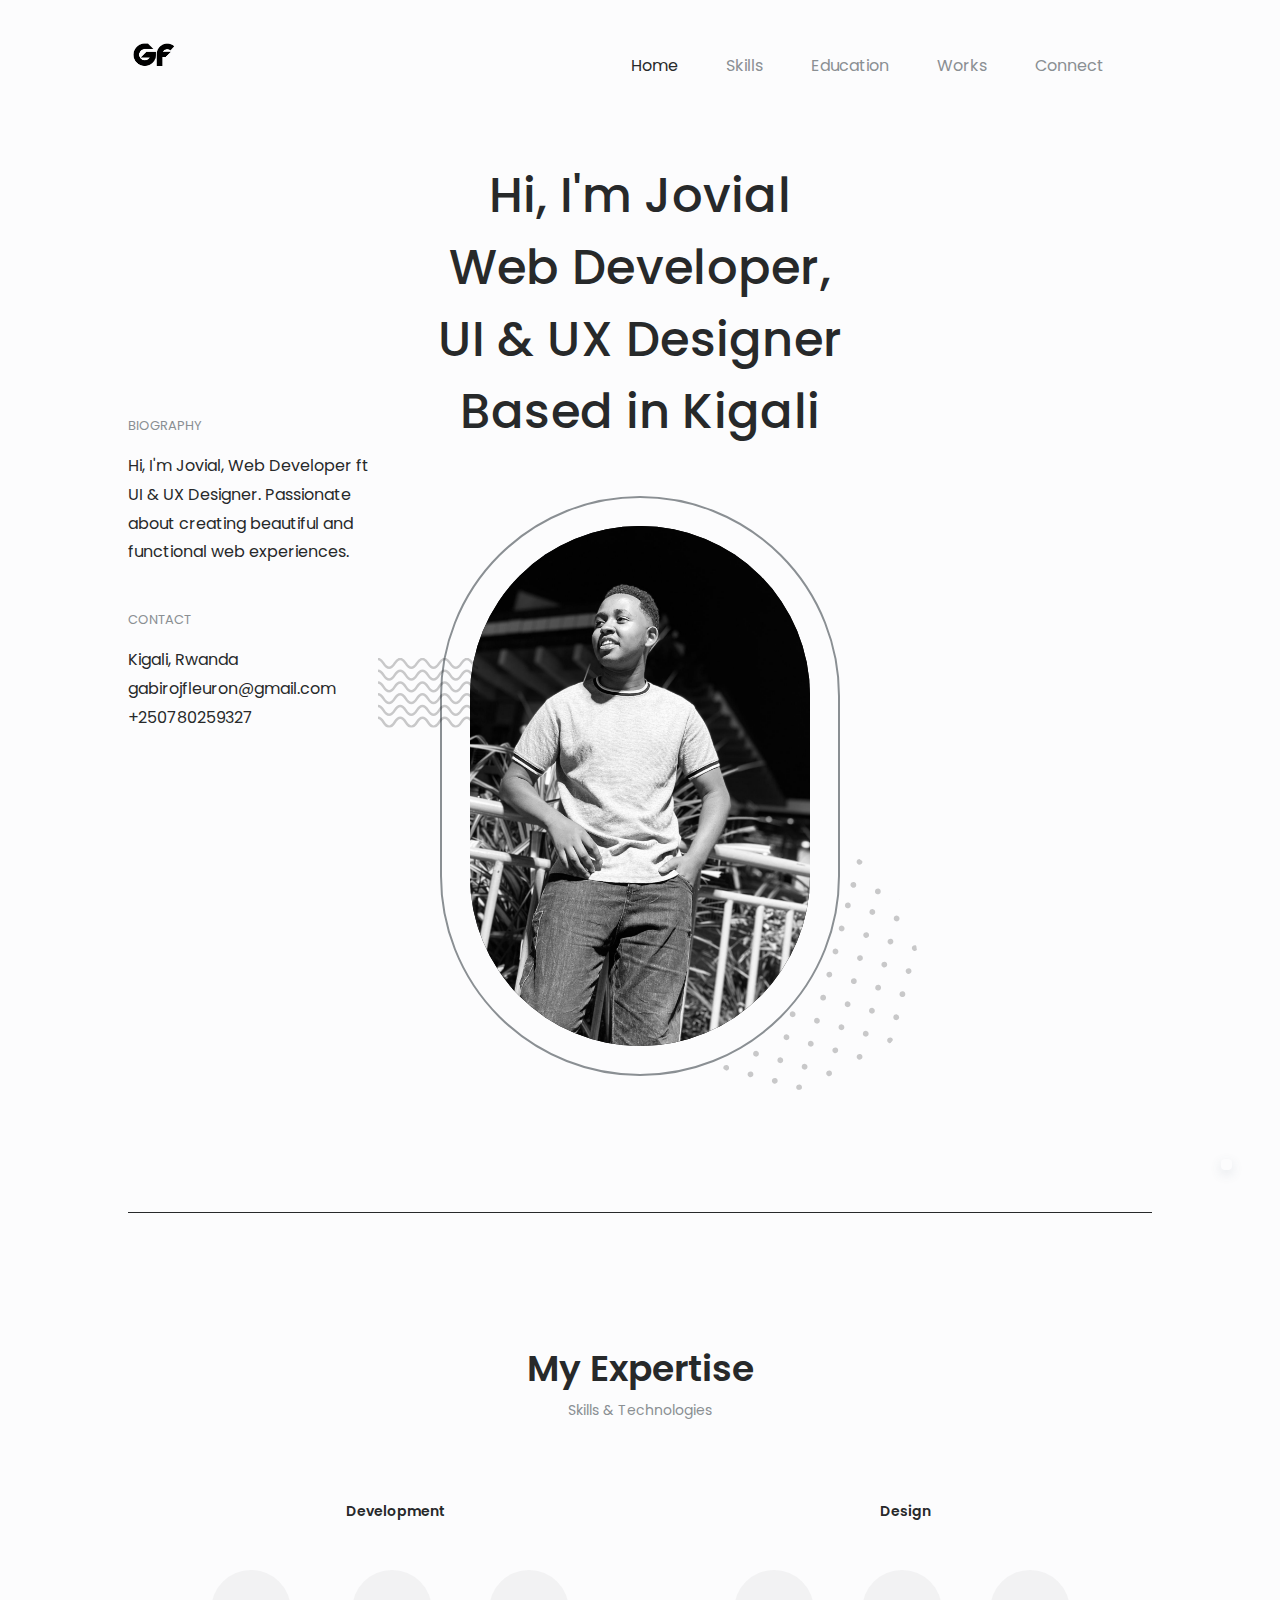
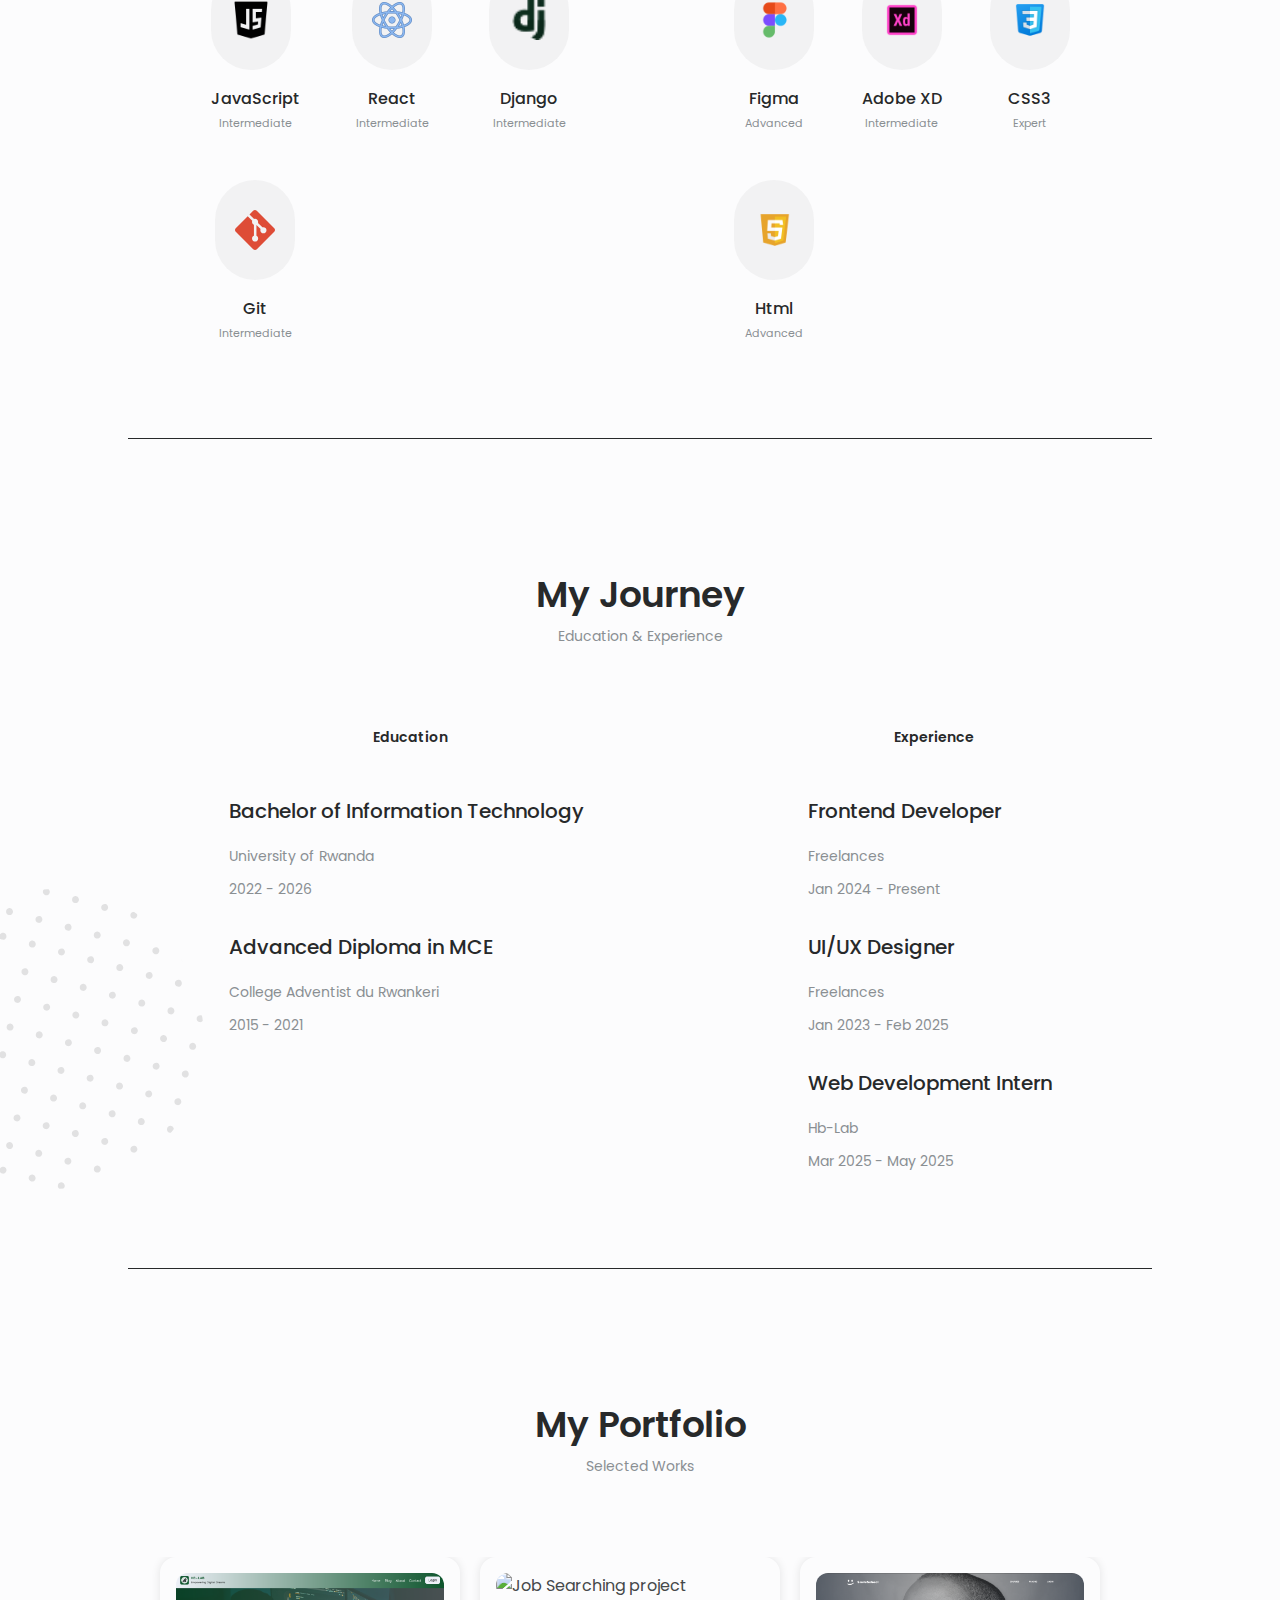
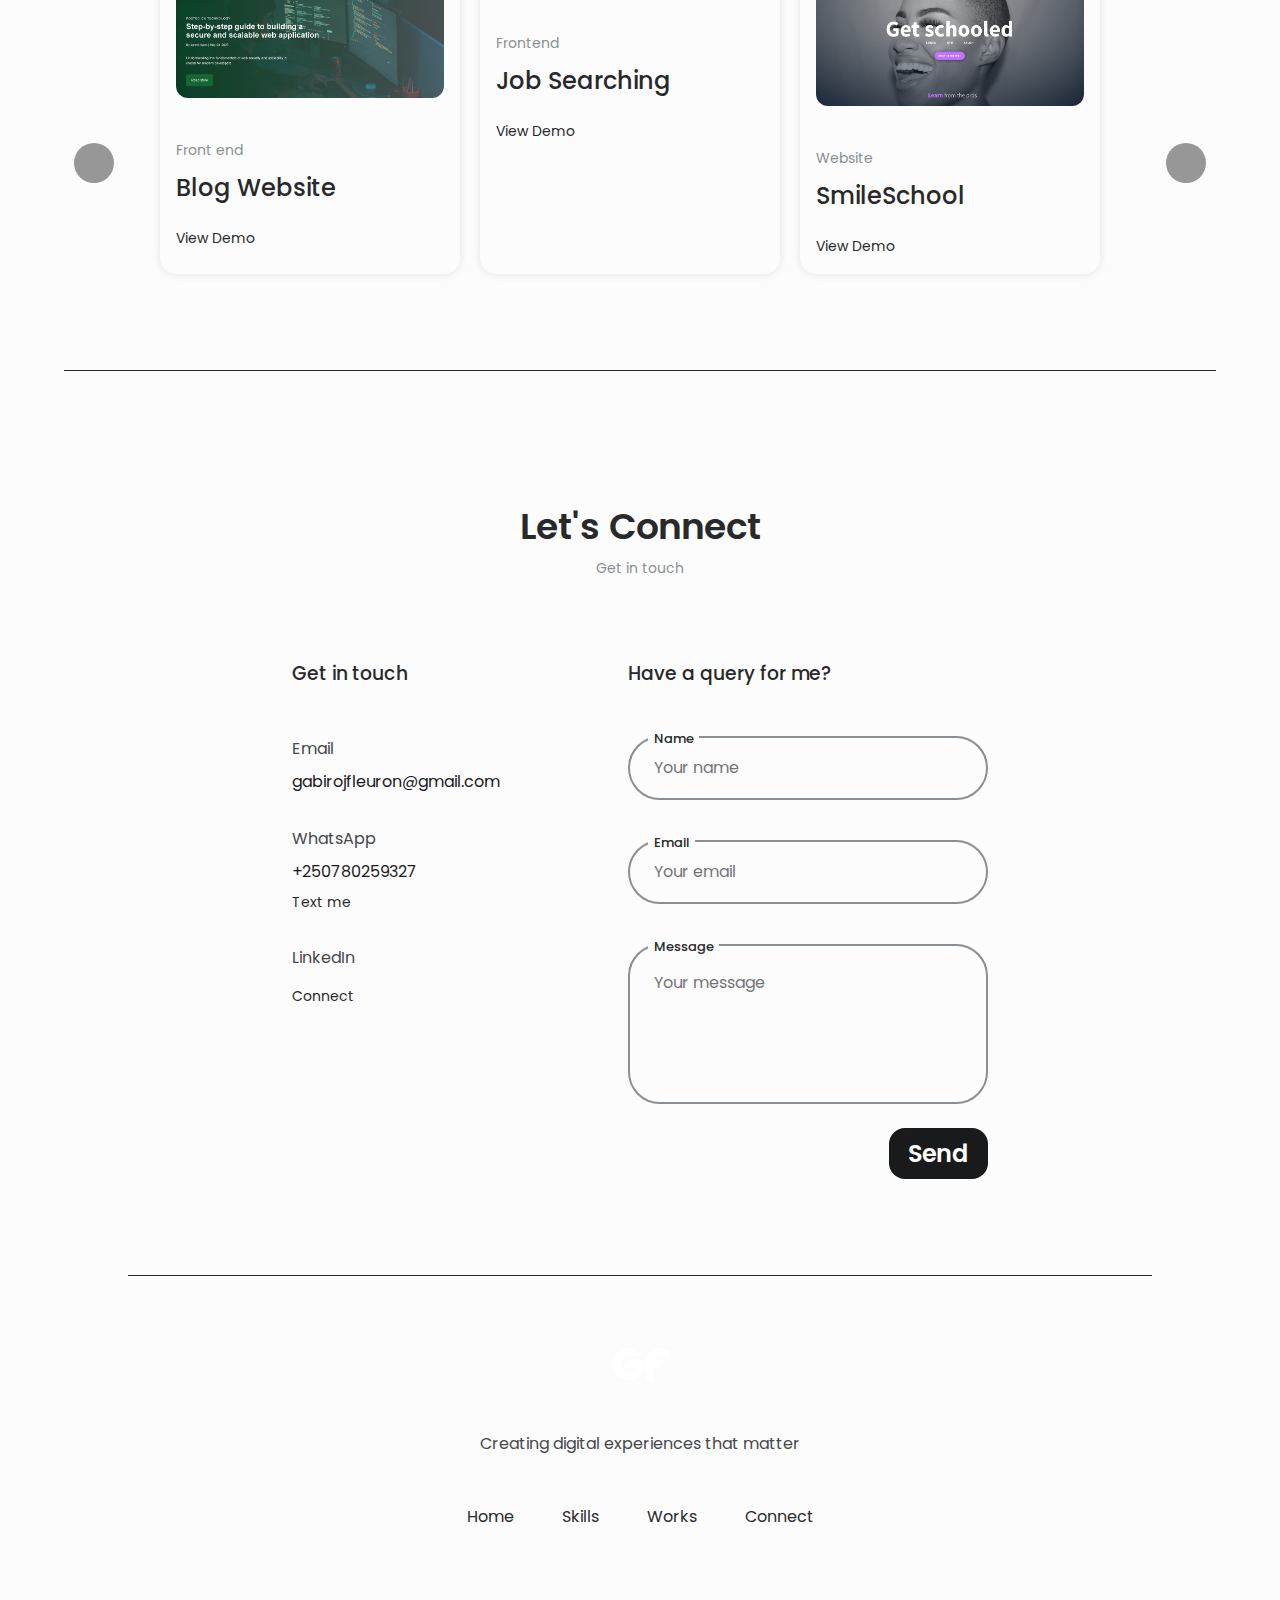
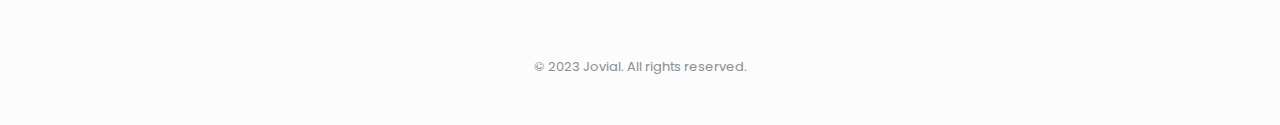
==== commit debee232: "Change some alignment of button and few issues" ====
--- a/index.html
+++ b/index.html
@@ -421,7 +421,7 @@
             <div class="connect__details">
               <div class="connect__detail">
                 <span class="connect__detail-label"> Email </span>
-                <a href="mailto:jogabiro181@gmail.com" style="color: white">
+                <a href="mailto:jogabiro181@gmail.com" >
                   <span class="connect__detail-value">
                     gabirojfleuron@gmail.com
                   </span></a
@@ -429,7 +429,7 @@
               </div>
               <div class="connect__detail">
                 <span class="connect__detail-label"> WhatsApp </span>
-                <span class="connect__detail-value" style="color: white">
+                <span class="connect__detail-value">
                   +250780259327
                 </span>
                 <a
@@ -496,7 +496,7 @@
               </div>
               <p class="connect__form-feedback" id="contact-message"></p>
               <button type="submit" class="connect__form-submit">
-                Send Message <i class="ri-send-plane-fill"></i>
+                Send <i class="ri-send-plane-fill"></i>
               </button>
             </form>
           </div>
--- a/assets/css/styles.css
+++ b/assets/css/styles.css
@@ -704,10 +704,8 @@
   row-gap: 3.5rem;
 }
 
-/* ====== How Color of text changes in dark mode ======= */
-body.dark-theme .connect__form-submit {
-  color: #fff; /* Light text color */
-}
+
+
 
 .connect__title{
   display: flex;
@@ -736,6 +734,17 @@
   display: grid;
   gap: 5rem;
 }
+:root {
+  --text-detail: #191A1C; /* black text for light mode */
+}
+
+body.dark-theme {
+  --text-detail: #fff; /* white text for dark mode */
+}
+
+.connect__detail-value {
+  color: var(--text-detail);
+}
 
 
 .connect__details {
@@ -772,7 +781,11 @@
 
 .connect__form{
   position: relative;
-  row-gap: 2rem;
+  display: flex;
+  flex-direction: column;
+  height: 100%;
+  gap: -10px; /* or a fixed height if needed */
+ 
 }
 
 .connect__form-group{
@@ -817,19 +830,45 @@
   resize: none;
 }
 
-.connect__form .connect__form-submit{
+:root {
+  --btn-bg: #191A1C;      
+  --btn-color: #fff;   
+}
+
+body.dark-theme {
+  --btn-bg: #191A1C;      
+  --btn-color: #fff;   
+}
+
+/* ====== How Color of text changes in dark mode ======= */
+body.dark-theme .connect__form-submit {
+  color: var(--btn-bg);
+  background: #fff; 
+
+}
+body.light-theme .connect__detail-value{
+  color: #191A1C;
+}
+
+.connect__form .connect__form-submit {
+  align-self: flex-end; 
   border: none;
-  background: none;
+  margin-top: -1rem;
+  background: var(--btn-bg);
+  color: var(--btn-color);
+  padding: 0.5rem 1.2rem;
+  border-radius: 1rem;
   font-size: var(--h2-font-size);
   font-family: var(--title-font);
   font-weight: var(--font-semi-bold);
   cursor: pointer;
   outline: none;
-  margin-top: .75rem;
-}
+  transition: background 0.3s, color 0.3s;
+}
+
 
 .connect__form .connect__form-submit i{
-  font-size: 1.5rem;
+  font-size: 1.2rem;
   font-weight: initial;
 }
 
